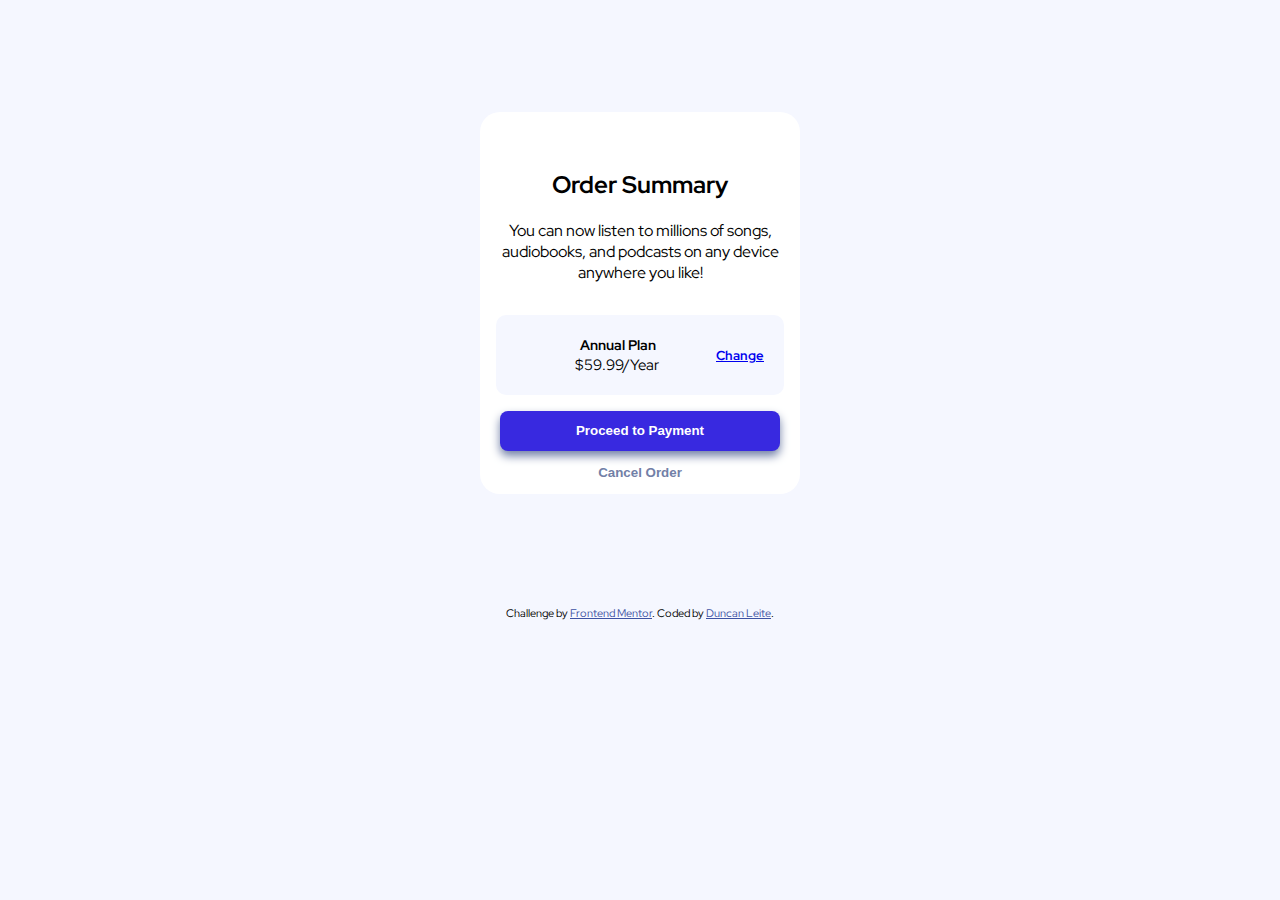
==== index.html @ ca5e6cf5 "new dir" ====
<!DOCTYPE html>
<html lang="en">
<head>
  <meta charset="UTF-8">
  <meta name="viewport" content="width=device-width, initial-scale=1.0"> <!-- displays site properly based on user's device -->

  <link rel="icon" type="image/png" sizes="32x32" href="./images/favicon-32x32.png">
  <link rel="preconnect" href="https://fonts.googleapis.com">
<link rel="preconnect" href="https://fonts.gstatic.com" crossorigin>
<link
      href="https://fonts.googleapis.com/css2?family=Red+Hat+Display:wght@500;700;900&display=swap"
      rel="stylesheet"
    />

  
  <title>Frontend Mentor | Order summary card</title>

  <!-- Feel free to remove these styles or customise in your own stylesheet 👍 -->
  <style>
    .attribution { font-size: 11px; text-align: center; }
    .attribution a { color: hsl(228, 45%, 44%); }

    
    
    :root{
      --primary-PB: hsl(225, 100%, 94%)
      --primary-BB: hsl(245, 75%, 52%)
    }

body {
 
  margin: 0;
  font-family: 'Red Hat Display', sans-serif;
  background-repeat: no-repeat;
  background-color: hsl(225, 100%, 98%);
  background-position: top;
  
  }

p{
  font-size: 16px;
  
}  

.main{
  display:flex;
  flex-direction: column;
  align-items: center;
}

.container{
  display:flex;
  flex-direction: column;
  align-items: center;
  background-color: #fff;
  border-bottom-left-radius: 20px;
  border-bottom-right-radius: 20px;
  border-top-left-radius: 20px;
  border-top-right-radius: 20px;
  margin: 7em;
  width: 20em;
  
}

#img-top{
  border-top-left-radius: 20px;
  border-top-right-radius: 20px;
 width: 20em;
}

.listing{
  text-align:center;
  padding: 1em;
  
}


.plan{
  background-color:hsl(225, 100%, 98%) ;
  border-radius: 10px;
  width: 18em;
  height: inherit;
  position: relative; 
  margin-bottom: 1em;
  display: flex;

}

#bottom-img{
  position: absolute;
  left: 1em;
  top: 1em;
}

.bg-img{
  position: relative;
}

.annual{
  position: relative;
  font-weight: bold;
  left:6em;
  top: 1.5em;
  font-size: 14px;
}

.Fee{
    position: relative;
    top: 0.7em;
    right: 1.8em;
    padding: 2em; 
    font-size: 15px;
      
}

.change{
  position: relative;
  top: 2.5em;
  font-weight: bold;
  font-size: 13px;
}

.change:hover{
  cursor: pointer;
}

.btn-proceed{
  background-color: hsl(245, 75%, 52%);
  border-radius: 8px;
  color: #fff;
  border: none;
  width: 21em;
  height: 3em;
  position: relative;
  font-weight: bold;
  box-shadow: 0px 5px 10px  hsl(224, 23%, 55%);
  
}

.btn-proceed:hover{
  cursor: pointer;
  background-color: hsl(223, 47%, 23%);
}

.Cancel-btn{
  
  background-color: transparent;
  color:hsl(224, 23%, 55%);
  border: none;
  font-weight: bold;
  position: relative;
  margin: 1em;
}
.Cancel-btn:hover{
  cursor: pointer;
}


@media screen and (min-width: 1000px) {
  body{
    background-image: url(/Projects/newTwoGit/order-summary-component-main/images/pattern-background-desktop.svg);
  }
  
}


 </style>
</head>



<body>
<div class="main">

  <div class="container">
    <div class="top-img">
        <img id="img-top" src="/Projects/newTwoGit/order-summary-component-main/images/illustration-hero.svg" alt="" width="448px">
    </div>
    
    
<section class="middle">
    <div class="listing">
        <h2>Order Summary</h2>
        <p>You can now listen to millions of songs, audiobooks, and podcasts on any device anywhere you like!</p>
    </div>
</section>

<section class="bottom">
    <div class="plan">
        <img id="bottom-img" src="/Projects/newTwoGit/order-summary-component-main/images/icon-music.svg" alt="">
        <div class="annual">Annual Plan</div>
        <div class="Fee">$59.99/Year</div>
        <div class="change"><a href="#">Change</a></div>
    </div> 
    
   
</section>

<div>
  <button class="btn-proceed" type="button">Proceed to Payment</button>
</div>
    <div class="cnl-order">
      <button class="Cancel-btn" type="button">Cancel Order</button>
    </div>
  
  </div>
</div>



  <div class="attribution">
    Challenge by <a href="https://www.frontendmentor.io?ref=challenge" target="_blank">Frontend Mentor</a>. 
    Coded by <a href="#">Duncan Leite</a>.
  </div>
</body>
</html>
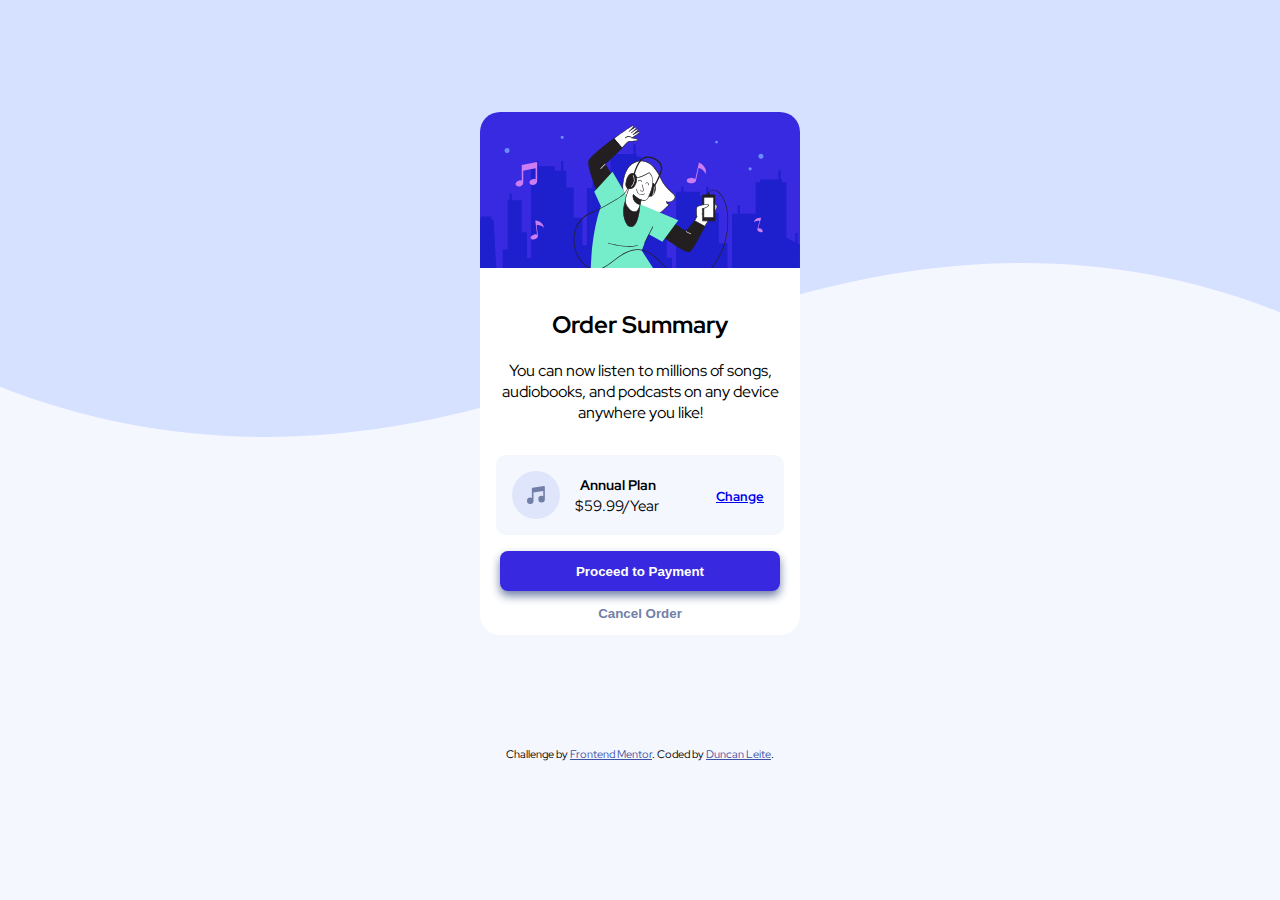
==== commit db33b942: "Update index.html" ====
--- a/index.html
+++ b/index.html
@@ -158,7 +158,7 @@
 
 @media screen and (min-width: 1000px) {
   body{
-    background-image: url(/Projects/newTwoGit/order-summary-component-main/images/pattern-background-desktop.svg);
+    background-image: url(images/pattern-background-desktop.svg);
   }
   
 }
@@ -174,7 +174,7 @@
 
   <div class="container">
     <div class="top-img">
-        <img id="img-top" src="/Projects/newTwoGit/order-summary-component-main/images/illustration-hero.svg" alt="" width="448px">
+        <img id="img-top" src="images/illustration-hero.svg" alt="" width="448px">
     </div>
     
     
@@ -187,7 +187,7 @@
 
 <section class="bottom">
     <div class="plan">
-        <img id="bottom-img" src="/Projects/newTwoGit/order-summary-component-main/images/icon-music.svg" alt="">
+        <img id="bottom-img" src="images/icon-music.svg" alt="">
         <div class="annual">Annual Plan</div>
         <div class="Fee">$59.99/Year</div>
         <div class="change"><a href="#">Change</a></div>
